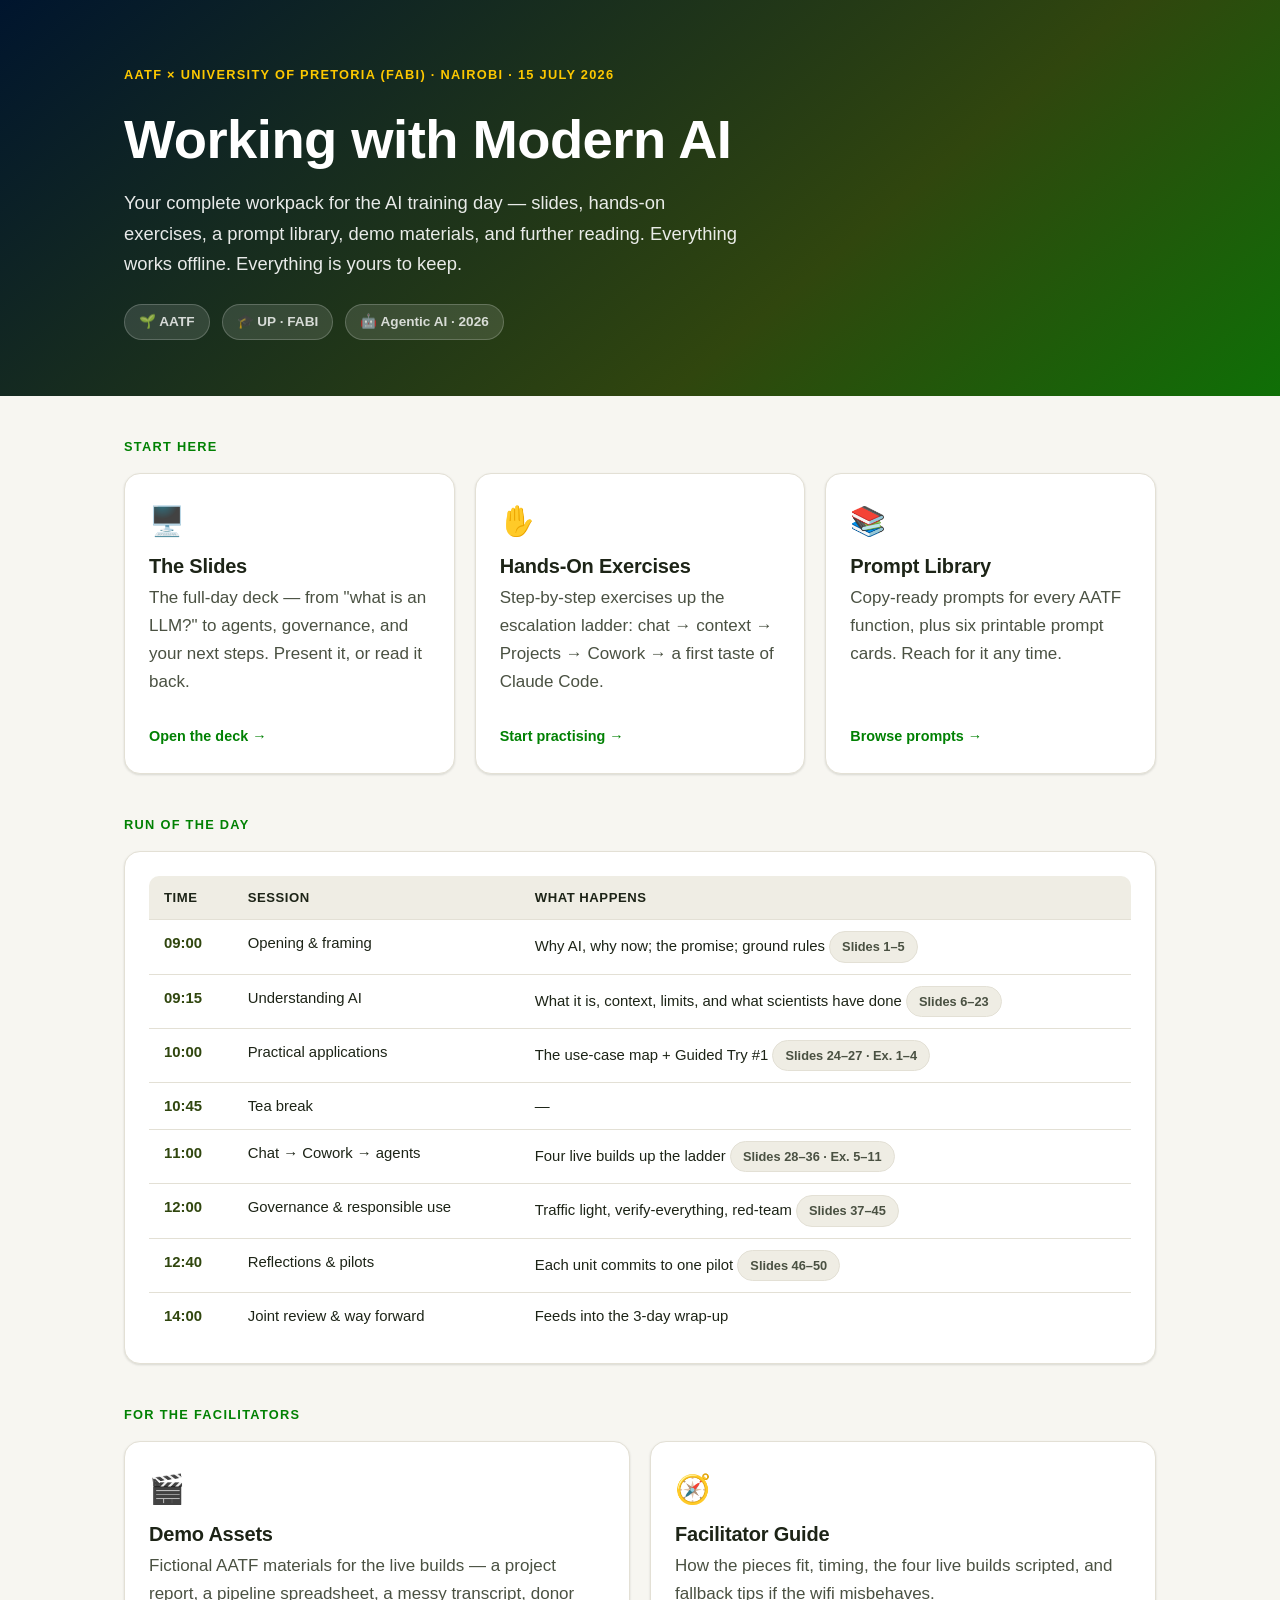
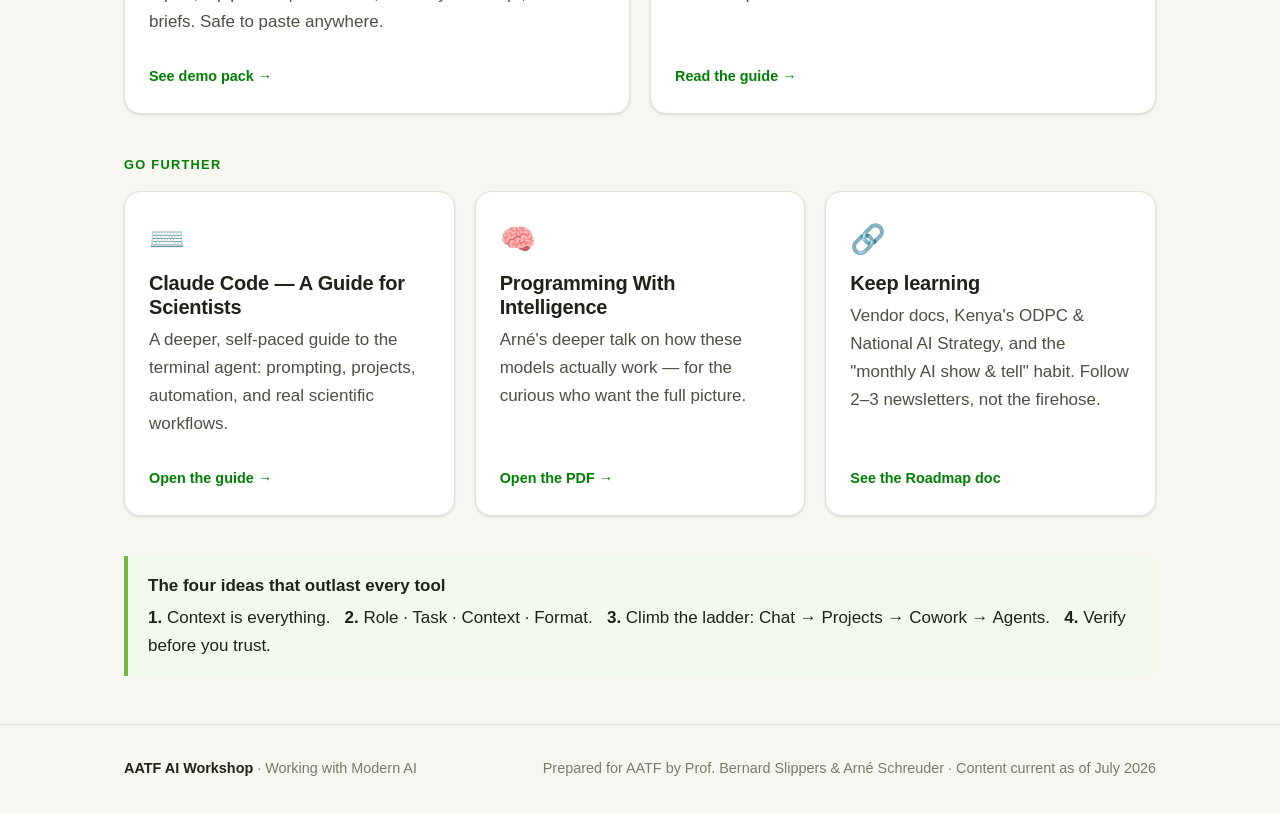
==== index.html @ 6eb25624 "Add AATF × FABI 'Working with Modern AI' workshop workpack Full-day AI training workpack for AATF (N" ====
<!DOCTYPE html>
<html lang="en">
<head>
<meta charset="utf-8">
<meta name="viewport" content="width=device-width, initial-scale=1">
<title>AATF AI Workshop — Workpack</title>
<link rel="stylesheet" href="assets/theme.css">
<style>
  .hero { background: linear-gradient(140deg, var(--aatf-navy) 0%, var(--fabi-forest) 65%, var(--fabi-green) 115%); color:#fff; padding: 4rem 0 3.5rem; }
  .hero .container { position: relative; z-index:1; }
  .hero .eyebrow { color: var(--gold-bright); font-weight:800; letter-spacing:.1em; text-transform:uppercase; font-size:.8rem; }
  .hero h1 { color:#fff; font-size: clamp(2.2rem,5vw,3.4rem); margin:.4em 0 .3em; }
  .hero p { color: rgba(255,255,255,.9); font-size:1.15rem; max-width:60ch; }
  .hero-meta { margin-top:1.5rem; display:flex; gap:1.5rem; flex-wrap:wrap; font-size:.95rem; color:rgba(255,255,255,.8); }
  .section-title { font-size:.8rem; font-weight:800; letter-spacing:.1em; text-transform:uppercase; color:var(--brand); margin: 2.5rem 0 1rem; }
  .tile { display:flex; flex-direction:column; height:100%; text-decoration:none; color:inherit; }
  .tile:hover { text-decoration:none; }
  .tile .ic { font-size:1.8rem; margin-bottom:.4rem; }
  .tile h3 { margin:.1rem 0 .4rem; }
  .tile .go { margin-top:auto; color:var(--brand); font-weight:700; font-size:.9rem; padding-top:.8rem; }
  .runsheet td:first-child { white-space:nowrap; font-variant-numeric:tabular-nums; font-weight:700; color:var(--brand-strong); }
  .footer { border-top:1px solid var(--border); margin-top:3rem; padding:2rem 0; color:var(--text-mute); font-size:.9rem; }
  .logos { display:flex; gap:.75rem; align-items:center; flex-wrap:wrap; }
  .pill { display:inline-flex; align-items:center; gap:8px; padding:6px 14px; border-radius:999px; background:rgba(255,255,255,.12); border:1px solid rgba(255,255,255,.2); font-size:.85rem; font-weight:600; }
</style>
</head>
<body>

<header class="hero">
  <div class="container">
    <div class="eyebrow">AATF × University of Pretoria (FABI) · Nairobi · 15 July 2026</div>
    <h1>Working with Modern AI</h1>
    <p>Your complete workpack for the AI training day — slides, hands-on exercises, a prompt library, demo materials, and further reading. Everything works offline. Everything is yours to keep.</p>
    <div class="hero-meta">
      <div class="logos">
        <span class="pill">🌱 AATF</span>
        <span class="pill">🎓 UP · FABI</span>
        <span class="pill">🤖 Agentic AI · 2026</span>
      </div>
    </div>
  </div>
</header>

<main class="container">

  <div class="section-title">Start here</div>
  <div class="grid grid-3">
    <a class="card card-hover tile" href="slides/index.html">
      <div class="ic">🖥️</div>
      <h3>The Slides</h3>
      <p class="soft">The full-day deck — from "what is an LLM?" to agents, governance, and your next steps. Present it, or read it back.</p>
      <span class="go">Open the deck →</span>
    </a>
    <a class="card card-hover tile" href="exercises/hands-on-exercises.html">
      <div class="ic">✋</div>
      <h3>Hands-On Exercises</h3>
      <p class="soft">Step-by-step exercises up the escalation ladder: chat → context → Projects → Cowork → a first taste of Claude Code.</p>
      <span class="go">Start practising →</span>
    </a>
    <a class="card card-hover tile" href="exercises/prompt-library.html">
      <div class="ic">📚</div>
      <h3>Prompt Library</h3>
      <p class="soft">Copy-ready prompts for every AATF function, plus six printable prompt cards. Reach for it any time.</p>
      <span class="go">Browse prompts →</span>
    </a>
  </div>

  <div class="section-title">Run of the day</div>
  <div class="card">
    <div class="table-wrap" style="margin:0;border:0">
      <table class="runsheet">
        <thead><tr><th>Time</th><th>Session</th><th>What happens</th></tr></thead>
        <tbody>
          <tr><td>09:00</td><td>Opening &amp; framing</td><td>Why AI, why now; the promise; ground rules <span class="chip chip-plain">Slides 1–5</span></td></tr>
          <tr><td>09:15</td><td>Understanding AI</td><td>What it is, context, limits, and what scientists have done <span class="chip chip-plain">Slides 6–23</span></td></tr>
          <tr><td>10:00</td><td>Practical applications</td><td>The use-case map + Guided Try #1 <span class="chip chip-plain">Slides 24–27 · Ex. 1–4</span></td></tr>
          <tr><td>10:45</td><td>Tea break</td><td>—</td></tr>
          <tr><td>11:00</td><td>Chat → Cowork → agents</td><td>Four live builds up the ladder <span class="chip chip-plain">Slides 28–36 · Ex. 5–11</span></td></tr>
          <tr><td>12:00</td><td>Governance &amp; responsible use</td><td>Traffic light, verify-everything, red-team <span class="chip chip-plain">Slides 37–45</span></td></tr>
          <tr><td>12:40</td><td>Reflections &amp; pilots</td><td>Each unit commits to one pilot <span class="chip chip-plain">Slides 46–50</span></td></tr>
          <tr><td>14:00</td><td>Joint review &amp; way forward</td><td>Feeds into the 3-day wrap-up</td></tr>
        </tbody>
      </table>
    </div>
  </div>

  <div class="section-title">For the facilitators</div>
  <div class="grid grid-2">
    <a class="card card-hover tile" href="demo-assets/README.html">
      <div class="ic">🎬</div>
      <h3>Demo Assets</h3>
      <p class="soft">Fictional AATF materials for the live builds — a project report, a pipeline spreadsheet, a messy transcript, donor briefs. Safe to paste anywhere.</p>
      <span class="go">See demo pack →</span>
    </a>
    <a class="card card-hover tile" href="facilitator-guide.html">
      <div class="ic">🧭</div>
      <h3>Facilitator Guide</h3>
      <p class="soft">How the pieces fit, timing, the four live builds scripted, and fallback tips if the wifi misbehaves.</p>
      <span class="go">Read the guide →</span>
    </a>
  </div>

  <div class="section-title">Go further</div>
  <div class="grid grid-3">
    <a class="card card-hover tile" href="resources/claude-code-guide.html">
      <div class="ic">⌨️</div>
      <h3>Claude Code — A Guide for Scientists</h3>
      <p class="soft">A deeper, self-paced guide to the terminal agent: prompting, projects, automation, and real scientific workflows.</p>
      <span class="go">Open the guide →</span>
    </a>
    <a class="card card-hover tile" href="resources/programming-with-intelligence.pdf">
      <div class="ic">🧠</div>
      <h3>Programming With Intelligence</h3>
      <p class="soft">Arné's deeper talk on how these models actually work — for the curious who want the full picture.</p>
      <span class="go">Open the PDF →</span>
    </a>
    <div class="card tile">
      <div class="ic">🔗</div>
      <h3>Keep learning</h3>
      <p class="soft">Vendor docs, Kenya's ODPC &amp; National AI Strategy, and the "monthly AI show &amp; tell" habit. Follow 2–3 newsletters, not the firehose.</p>
      <span class="go muted">See the Roadmap doc</span>
    </div>
  </div>

  <div class="callout callout-tip" style="margin-top:2.5rem">
    <div class="callout-title">The four ideas that outlast every tool</div>
    <p><strong>1.</strong> Context is everything. &nbsp; <strong>2.</strong> Role · Task · Context · Format. &nbsp; <strong>3.</strong> Climb the ladder: Chat → Projects → Cowork → Agents. &nbsp; <strong>4.</strong> Verify before you trust.</p>
  </div>

</main>

<footer class="footer">
  <div class="container">
    <div class="logos" style="justify-content:space-between">
      <span><strong>AATF AI Workshop</strong> · Working with Modern AI</span>
      <span>Prepared for AATF by Prof. Bernard Slippers &amp; Arné Schreuder · Content current as of July 2026</span>
    </div>
  </div>
</footer>

</body>
</html>
---- assets/theme.css ----
/* ============================================================================
   AATF × FABI (University of Pretoria) — AI Workshop Design System
   Self-contained, offline-first (no CDN, system font stack), theme-aware.
   Palette: FABI green (primary) + AATF harvest gold (accent).
   Author: prepared for the AATF AI Workshop, Nairobi, 15 July 2026.
   ============================================================================ */

/* ---- Design tokens --------------------------------------------------------*/
:root {
  /* Brand — greens (FABI / AATF) */
  --fabi-green:      #018103;  /* FABI primary */
  --fabi-forest:     #30460e;  /* FABI dark forest */
  --fabi-deep:       #106d07;
  --aatf-green:      #507536;  /* AATF leaf */
  --aatf-leaf:       #76b743;  /* AATF bright leaf */
  --aatf-navy:       #00152e;

  /* Brand — accents */
  --gold:            #ac832d;  /* AATF harvest gold */
  --gold-bright:     #fdc800;
  --up-blue:         #0c6fb8;  /* UP — used sparingly */
  --up-red:          #d71c33;  /* UP — used very sparingly (warnings) */

  /* Semantic — light theme */
  --brand:           var(--fabi-green);
  --brand-strong:    var(--fabi-forest);
  --accent:          var(--gold);

  --bg:              #f7f6f1;  /* warm paper */
  --bg-elev:         #ffffff;
  --bg-sunk:         #efede4;
  --surface:         #ffffff;
  --border:          #e3e0d5;
  --border-strong:   #cfccbe;

  --text:            #1d2417;  /* near-black green-tinted */
  --text-soft:       #4a5142;
  --text-mute:       #767c6c;
  --text-invert:     #ffffff;

  --code-bg:         #1a2313;
  --code-text:       #e8ecdf;
  --code-accent:     #a7d98a;

  /* Traffic-light (governance) */
  --tl-green:        #2f9e44;
  --tl-amber:        #e8a11c;
  --tl-red:          #d93a3a;

  /* Typography */
  --font-sans: "Inter", -apple-system, BlinkMacSystemFont, "Segoe UI", Roboto, Helvetica, Arial, sans-serif;
  --font-mono: "SF Mono", "JetBrains Mono", "Cascadia Code", "Fira Code", ui-monospace, Menlo, Consolas, monospace;

  /* Radii, shadow, spacing rhythm */
  --r-sm: 6px; --r-md: 10px; --r-lg: 16px; --r-xl: 24px;
  --sh-1: 0 1px 2px rgba(20,30,10,.06), 0 1px 3px rgba(20,30,10,.08);
  --sh-2: 0 4px 12px rgba(20,30,10,.08), 0 2px 4px rgba(20,30,10,.06);
  --sh-3: 0 12px 32px rgba(20,30,10,.12), 0 4px 8px rgba(20,30,10,.06);
  --maxw: 1080px;
}

:root[data-theme="dark"], .theme-dark {
  --brand:         #3fae4a;
  --brand-strong:  #63c56e;
  --accent:        #d9ad4e;

  --bg:            #10140d;
  --bg-elev:       #171d12;
  --bg-sunk:       #0b0e08;
  --surface:       #1a2114;
  --border:        #2a3320;
  --border-strong: #3b4730;

  --text:          #eaeee1;
  --text-soft:     #c2c9b4;
  --text-mute:     #8d9580;
  --text-invert:   #10140d;

  --code-bg:       #0c1207;
  --code-text:     #e8ecdf;
  --code-accent:   #a7d98a;

  --sh-1: 0 1px 2px rgba(0,0,0,.4);
  --sh-2: 0 4px 12px rgba(0,0,0,.45);
  --sh-3: 0 12px 32px rgba(0,0,0,.55);
}

@media (prefers-color-scheme: dark) {
  :root:not([data-theme="light"]) {
    --brand:#3fae4a; --brand-strong:#63c56e; --accent:#d9ad4e;
    --bg:#10140d; --bg-elev:#171d12; --bg-sunk:#0b0e08; --surface:#1a2114;
    --border:#2a3320; --border-strong:#3b4730;
    --text:#eaeee1; --text-soft:#c2c9b4; --text-mute:#8d9580; --text-invert:#10140d;
    --code-bg:#0c1207;
    --sh-1:0 1px 2px rgba(0,0,0,.4); --sh-2:0 4px 12px rgba(0,0,0,.45); --sh-3:0 12px 32px rgba(0,0,0,.55);
  }
}

/* ---- Reset & base ---------------------------------------------------------*/
*, *::before, *::after { box-sizing: border-box; }
html { -webkit-text-size-adjust: 100%; scroll-behavior: smooth; }
body {
  margin: 0;
  font-family: var(--font-sans);
  font-size: 17px;
  line-height: 1.65;
  color: var(--text);
  background: var(--bg);
  -webkit-font-smoothing: antialiased;
  text-rendering: optimizeLegibility;
}
img { max-width: 100%; height: auto; }
a { color: var(--brand); text-decoration: none; }
a:hover { text-decoration: underline; }

h1,h2,h3,h4 { line-height: 1.2; font-weight: 700; color: var(--text); margin: 0 0 .5em; letter-spacing: -.01em; }
h1 { font-size: clamp(1.9rem, 4vw, 2.8rem); }
h2 { font-size: clamp(1.5rem, 3vw, 2.1rem); }
h3 { font-size: 1.25rem; }
p { margin: 0 0 1rem; }
strong { font-weight: 700; color: var(--text); }
hr { border: 0; border-top: 1px solid var(--border); margin: 2.5rem 0; }

/* ---- Layout helpers -------------------------------------------------------*/
.container { max-width: var(--maxw); margin: 0 auto; padding: 0 24px; }
.narrow { max-width: 780px; }
.grid { display: grid; gap: 20px; }
.grid-2 { grid-template-columns: repeat(2, 1fr); }
.grid-3 { grid-template-columns: repeat(3, 1fr); }
.grid-4 { grid-template-columns: repeat(4, 1fr); }
@media (max-width: 820px) { .grid-2,.grid-3,.grid-4 { grid-template-columns: 1fr; } }
.stack > * + * { margin-top: 1rem; }
.center { text-align: center; }
.muted { color: var(--text-mute); }
.soft { color: var(--text-soft); }

/* ---- Brand bar / masthead -------------------------------------------------*/
.masthead {
  background: linear-gradient(120deg, var(--fabi-forest) 0%, var(--fabi-green) 55%, var(--aatf-green) 100%);
  color: #fff;
}
.masthead a { color: #fff; }
.brandmark { display: flex; align-items: center; gap: 14px; font-weight: 700; }
.brandmark .logo {
  width: 40px; height: 40px; border-radius: 9px; flex: none;
  background: rgba(255,255,255,.14); display: grid; place-items: center;
  font-weight: 800; letter-spacing: -.02em; border: 1px solid rgba(255,255,255,.25);
}

/* ---- Buttons & chips ------------------------------------------------------*/
.btn {
  display: inline-flex; align-items: center; gap: 8px;
  padding: 10px 18px; border-radius: var(--r-md); font-weight: 600; font-size: .95rem;
  background: var(--brand); color: #fff; border: 1px solid transparent; cursor: pointer;
  transition: transform .08s ease, box-shadow .15s ease, background .15s ease; text-decoration: none;
}
.btn:hover { text-decoration: none; box-shadow: var(--sh-2); transform: translateY(-1px); }
.btn-ghost { background: transparent; color: var(--brand); border-color: var(--border-strong); }
.btn-gold  { background: var(--gold); }

.chip {
  display: inline-flex; align-items: center; gap: 6px;
  padding: 4px 12px; border-radius: 999px; font-size: .8rem; font-weight: 600;
  background: color-mix(in srgb, var(--brand) 12%, transparent);
  color: var(--brand-strong); border: 1px solid color-mix(in srgb, var(--brand) 28%, transparent);
}
.chip-gold { background: color-mix(in srgb, var(--gold) 16%, transparent); color: var(--gold); border-color: color-mix(in srgb, var(--gold) 34%, transparent); }
.chip-plain { background: var(--bg-sunk); color: var(--text-soft); border-color: var(--border); }

/* ---- Cards ----------------------------------------------------------------*/
.card {
  background: var(--surface); border: 1px solid var(--border); border-radius: var(--r-lg);
  padding: 24px; box-shadow: var(--sh-1); transition: box-shadow .18s ease, transform .18s ease, border-color .18s ease;
}
.card-hover:hover { box-shadow: var(--sh-3); transform: translateY(-3px); border-color: color-mix(in srgb, var(--brand) 40%, var(--border)); }
.card h3 { margin-top: 0; }
.card .kicker { font-size: .78rem; font-weight: 700; letter-spacing: .06em; text-transform: uppercase; color: var(--brand); margin-bottom: 6px; }
.card .num { font-size: 2rem; font-weight: 800; color: var(--brand); line-height: 1; }

/* ---- Callouts -------------------------------------------------------------*/
.callout {
  border-left: 4px solid var(--brand); background: color-mix(in srgb, var(--brand) 7%, var(--surface));
  border-radius: 0 var(--r-md) var(--r-md) 0; padding: 16px 20px; margin: 1.25rem 0;
}
.callout .callout-title { font-weight: 700; display: flex; align-items: center; gap: 8px; margin-bottom: 4px; }
.callout p:last-child { margin-bottom: 0; }
.callout-tip   { border-color: var(--aatf-leaf);  background: color-mix(in srgb, var(--aatf-leaf) 10%, var(--surface)); }
.callout-warn  { border-color: var(--gold);       background: color-mix(in srgb, var(--gold) 10%, var(--surface)); }
.callout-danger{ border-color: var(--up-red);     background: color-mix(in srgb, var(--up-red) 8%, var(--surface)); }
.callout-info  { border-color: var(--up-blue);    background: color-mix(in srgb, var(--up-blue) 8%, var(--surface)); }

/* ---- Code blocks & prompt boxes ------------------------------------------*/
code { font-family: var(--font-mono); font-size: .88em; background: var(--bg-sunk); padding: .12em .4em; border-radius: 5px; color: var(--brand-strong); }
pre { margin: 1rem 0; border-radius: var(--r-md); overflow-x: auto; background: var(--code-bg); box-shadow: var(--sh-1); }
pre code { display: block; padding: 18px 20px; background: none; color: var(--code-text); font-size: .84rem; line-height: 1.6; }

.prompt {
  position: relative; font-family: var(--font-mono); font-size: .9rem; line-height: 1.6;
  background: var(--bg-elev); border: 1px solid var(--border-strong); border-left: 4px solid var(--gold);
  border-radius: var(--r-md); padding: 18px 20px; margin: 1rem 0; white-space: pre-wrap; color: var(--text);
}
.prompt::before {
  content: "PROMPT"; position: absolute; top: -10px; left: 14px; font-family: var(--font-sans);
  font-size: .66rem; font-weight: 800; letter-spacing: .08em; color: #fff; background: var(--gold);
  padding: 2px 8px; border-radius: 5px;
}
.prompt .ph { color: var(--up-blue); font-weight: 700; } /* [PLACEHOLDERS] */

/* ---- Tables ---------------------------------------------------------------*/
.table-wrap { overflow-x: auto; margin: 1.25rem 0; border: 1px solid var(--border); border-radius: var(--r-md); }
table { width: 100%; border-collapse: collapse; font-size: .93rem; }
th, td { text-align: left; padding: 11px 15px; border-bottom: 1px solid var(--border); vertical-align: top; }
thead th { background: var(--bg-sunk); font-weight: 700; color: var(--text); font-size: .82rem; text-transform: uppercase; letter-spacing: .04em; }
tbody tr:last-child td { border-bottom: 0; }
tbody tr:hover { background: color-mix(in srgb, var(--brand) 4%, transparent); }

/* ---- Traffic light --------------------------------------------------------*/
.tl { display: inline-flex; align-items: center; gap: 8px; font-weight: 700; }
.tl .dot { width: 14px; height: 14px; border-radius: 50%; flex: none; }
.tl-green .dot { background: var(--tl-green); } .tl-green { color: var(--tl-green); }
.tl-amber .dot { background: var(--tl-amber); } .tl-amber { color: var(--tl-amber); }
.tl-red   .dot { background: var(--tl-red);   } .tl-red   { color: var(--tl-red); }

/* ---- Steps / numbered flow ------------------------------------------------*/
.steps { counter-reset: step; list-style: none; padding: 0; margin: 1.5rem 0; }
.steps > li { position: relative; padding: 0 0 1.25rem 52px; }
.steps > li::before {
  counter-increment: step; content: counter(step);
  position: absolute; left: 0; top: -2px; width: 34px; height: 34px; border-radius: 50%;
  background: var(--brand); color: #fff; font-weight: 800; display: grid; place-items: center; font-size: .95rem;
}
.steps > li:not(:last-child)::after {
  content: ""; position: absolute; left: 16px; top: 34px; bottom: -2px; width: 2px; background: var(--border-strong);
}

/* ---- Utilities ------------------------------------------------------------*/
.badge { display: inline-block; padding: 2px 9px; border-radius: 6px; font-size: .72rem; font-weight: 800; letter-spacing: .04em; text-transform: uppercase; }
.badge-fdn  { background: color-mix(in srgb, var(--aatf-leaf) 20%, transparent); color: var(--fabi-deep); }
.badge-int  { background: color-mix(in srgb, var(--gold) 22%, transparent); color: var(--gold); }
.badge-adv  { background: color-mix(in srgb, var(--up-blue) 18%, transparent); color: var(--up-blue); }
.kbd { font-family: var(--font-mono); font-size: .8rem; padding: 2px 8px; border-radius: 6px; background: var(--bg-sunk); border: 1px solid var(--border-strong); border-bottom-width: 2px; }

@media print {
  body { background: #fff; font-size: 11pt; }
  .no-print { display: none !important; }
  .card, .prompt, pre { box-shadow: none; break-inside: avoid; }
  a { color: var(--text); }
}
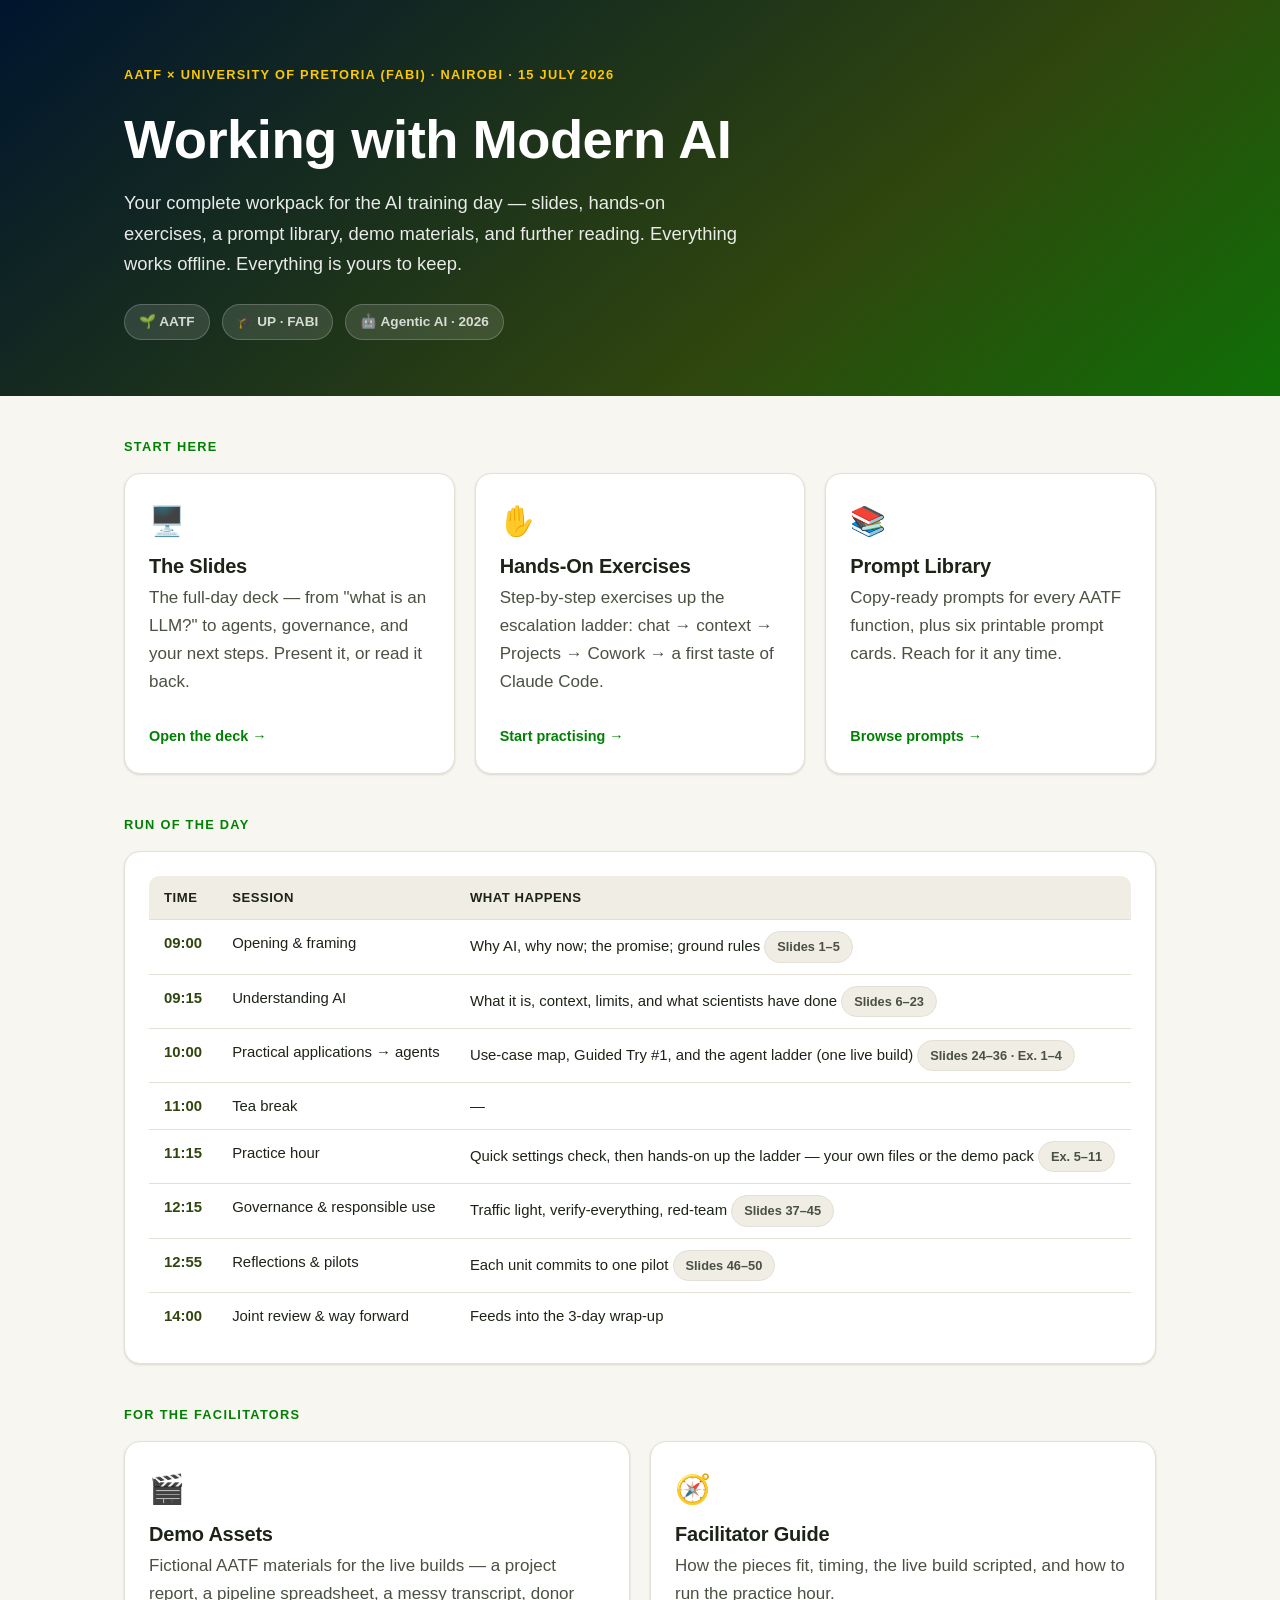
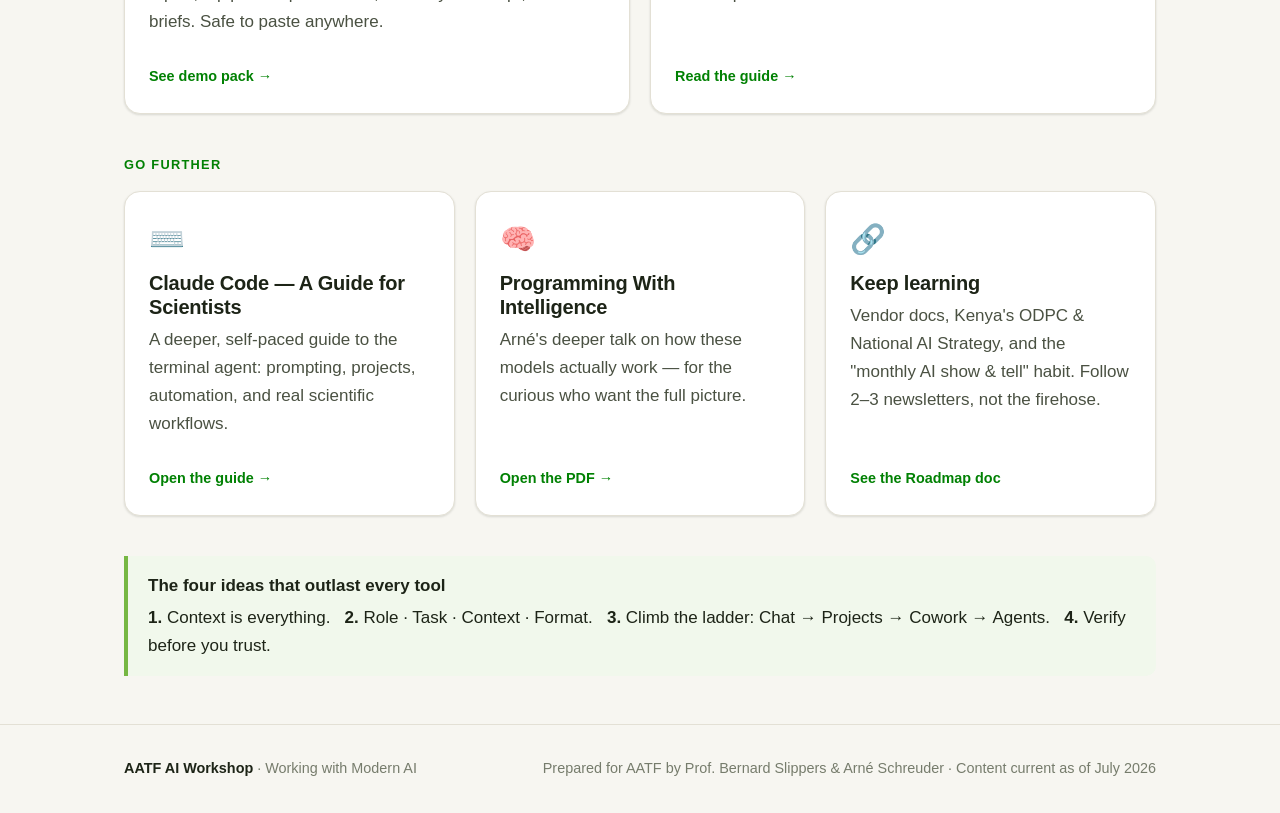
==== commit 0d93fee0: "Restructure 11:00 session into a real-files practice hour; standardize verification as a skill - Mer" ====
--- a/index.html
+++ b/index.html
@@ -73,11 +73,11 @@
         <tbody>
           <tr><td>09:00</td><td>Opening &amp; framing</td><td>Why AI, why now; the promise; ground rules <span class="chip chip-plain">Slides 1–5</span></td></tr>
           <tr><td>09:15</td><td>Understanding AI</td><td>What it is, context, limits, and what scientists have done <span class="chip chip-plain">Slides 6–23</span></td></tr>
-          <tr><td>10:00</td><td>Practical applications</td><td>The use-case map + Guided Try #1 <span class="chip chip-plain">Slides 24–27 · Ex. 1–4</span></td></tr>
-          <tr><td>10:45</td><td>Tea break</td><td>—</td></tr>
-          <tr><td>11:00</td><td>Chat → Cowork → agents</td><td>Four live builds up the ladder <span class="chip chip-plain">Slides 28–36 · Ex. 5–11</span></td></tr>
-          <tr><td>12:00</td><td>Governance &amp; responsible use</td><td>Traffic light, verify-everything, red-team <span class="chip chip-plain">Slides 37–45</span></td></tr>
-          <tr><td>12:40</td><td>Reflections &amp; pilots</td><td>Each unit commits to one pilot <span class="chip chip-plain">Slides 46–50</span></td></tr>
+          <tr><td>10:00</td><td>Practical applications → agents</td><td>Use-case map, Guided Try #1, and the agent ladder (one live build) <span class="chip chip-plain">Slides 24–36 · Ex. 1–4</span></td></tr>
+          <tr><td>11:00</td><td>Tea break</td><td>—</td></tr>
+          <tr><td>11:15</td><td>Practice hour</td><td>Quick settings check, then hands-on up the ladder — your own files or the demo pack <span class="chip chip-plain">Ex. 5–11</span></td></tr>
+          <tr><td>12:15</td><td>Governance &amp; responsible use</td><td>Traffic light, verify-everything, red-team <span class="chip chip-plain">Slides 37–45</span></td></tr>
+          <tr><td>12:55</td><td>Reflections &amp; pilots</td><td>Each unit commits to one pilot <span class="chip chip-plain">Slides 46–50</span></td></tr>
           <tr><td>14:00</td><td>Joint review &amp; way forward</td><td>Feeds into the 3-day wrap-up</td></tr>
         </tbody>
       </table>
@@ -95,7 +95,7 @@
     <a class="card card-hover tile" href="facilitator-guide.html">
       <div class="ic">🧭</div>
       <h3>Facilitator Guide</h3>
-      <p class="soft">How the pieces fit, timing, the four live builds scripted, and fallback tips if the wifi misbehaves.</p>
+      <p class="soft">How the pieces fit, timing, the live build scripted, and how to run the practice hour.</p>
       <span class="go">Read the guide →</span>
     </a>
   </div>
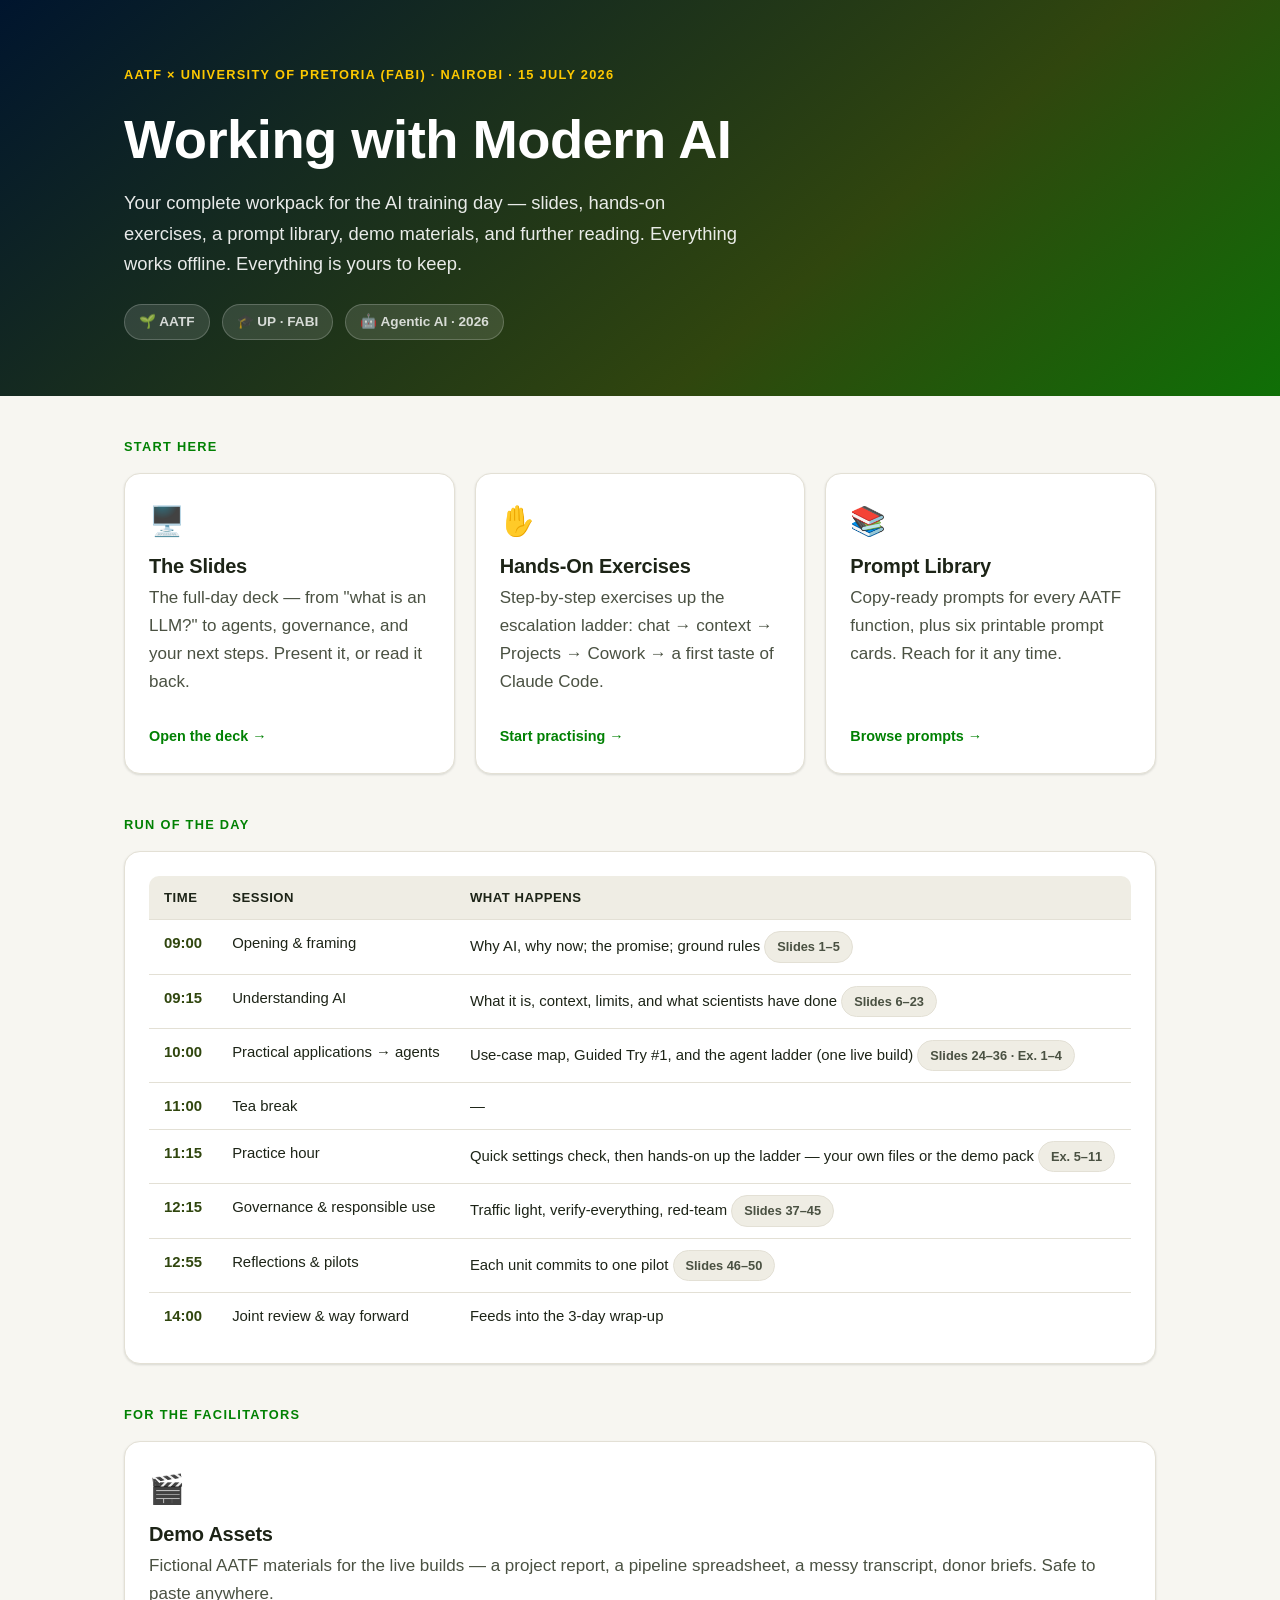
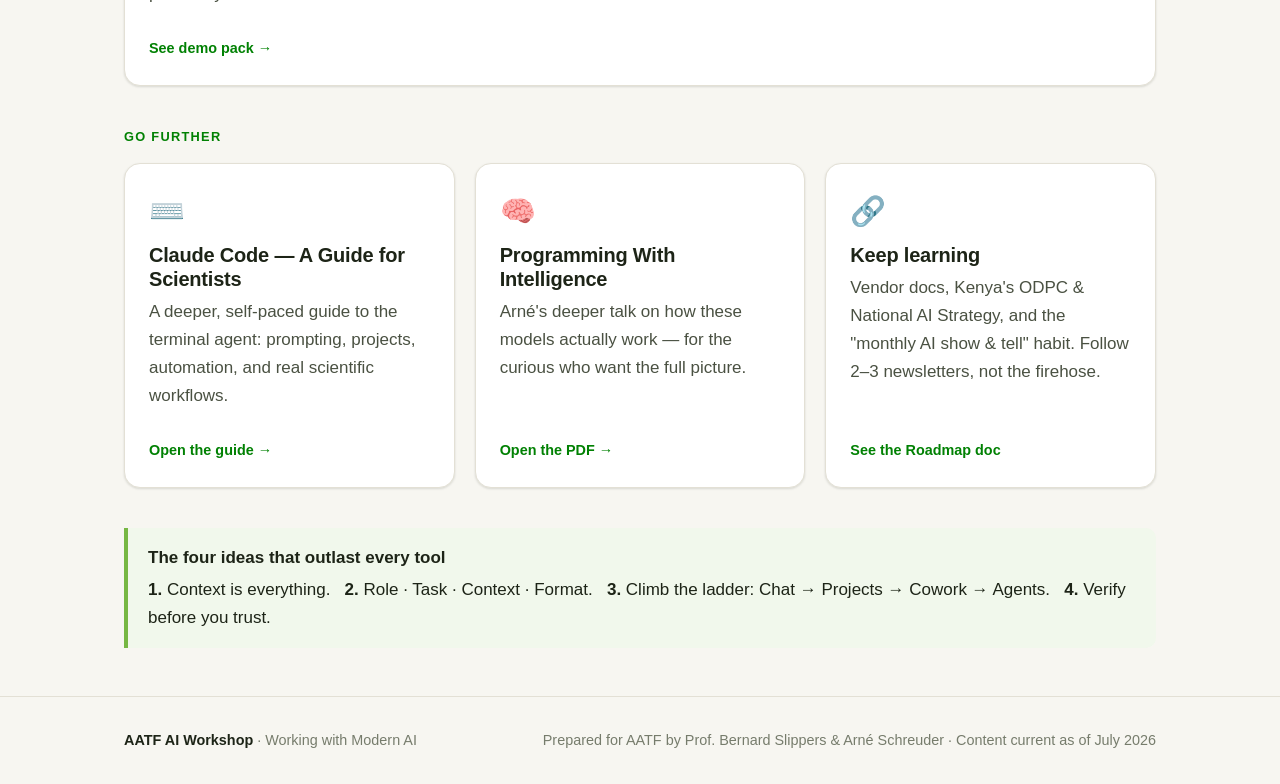
==== commit 774bcba8: "Unlist facilitator guide from public navigation Removes the Facilitator Guide link from the workpack" ====
--- a/index.html
+++ b/index.html
@@ -85,18 +85,12 @@
   </div>
 
   <div class="section-title">For the facilitators</div>
-  <div class="grid grid-2">
+  <div class="grid">
     <a class="card card-hover tile" href="demo-assets/README.html">
       <div class="ic">🎬</div>
       <h3>Demo Assets</h3>
       <p class="soft">Fictional AATF materials for the live builds — a project report, a pipeline spreadsheet, a messy transcript, donor briefs. Safe to paste anywhere.</p>
       <span class="go">See demo pack →</span>
-    </a>
-    <a class="card card-hover tile" href="facilitator-guide.html">
-      <div class="ic">🧭</div>
-      <h3>Facilitator Guide</h3>
-      <p class="soft">How the pieces fit, timing, the live build scripted, and how to run the practice hour.</p>
-      <span class="go">Read the guide →</span>
     </a>
   </div>
 
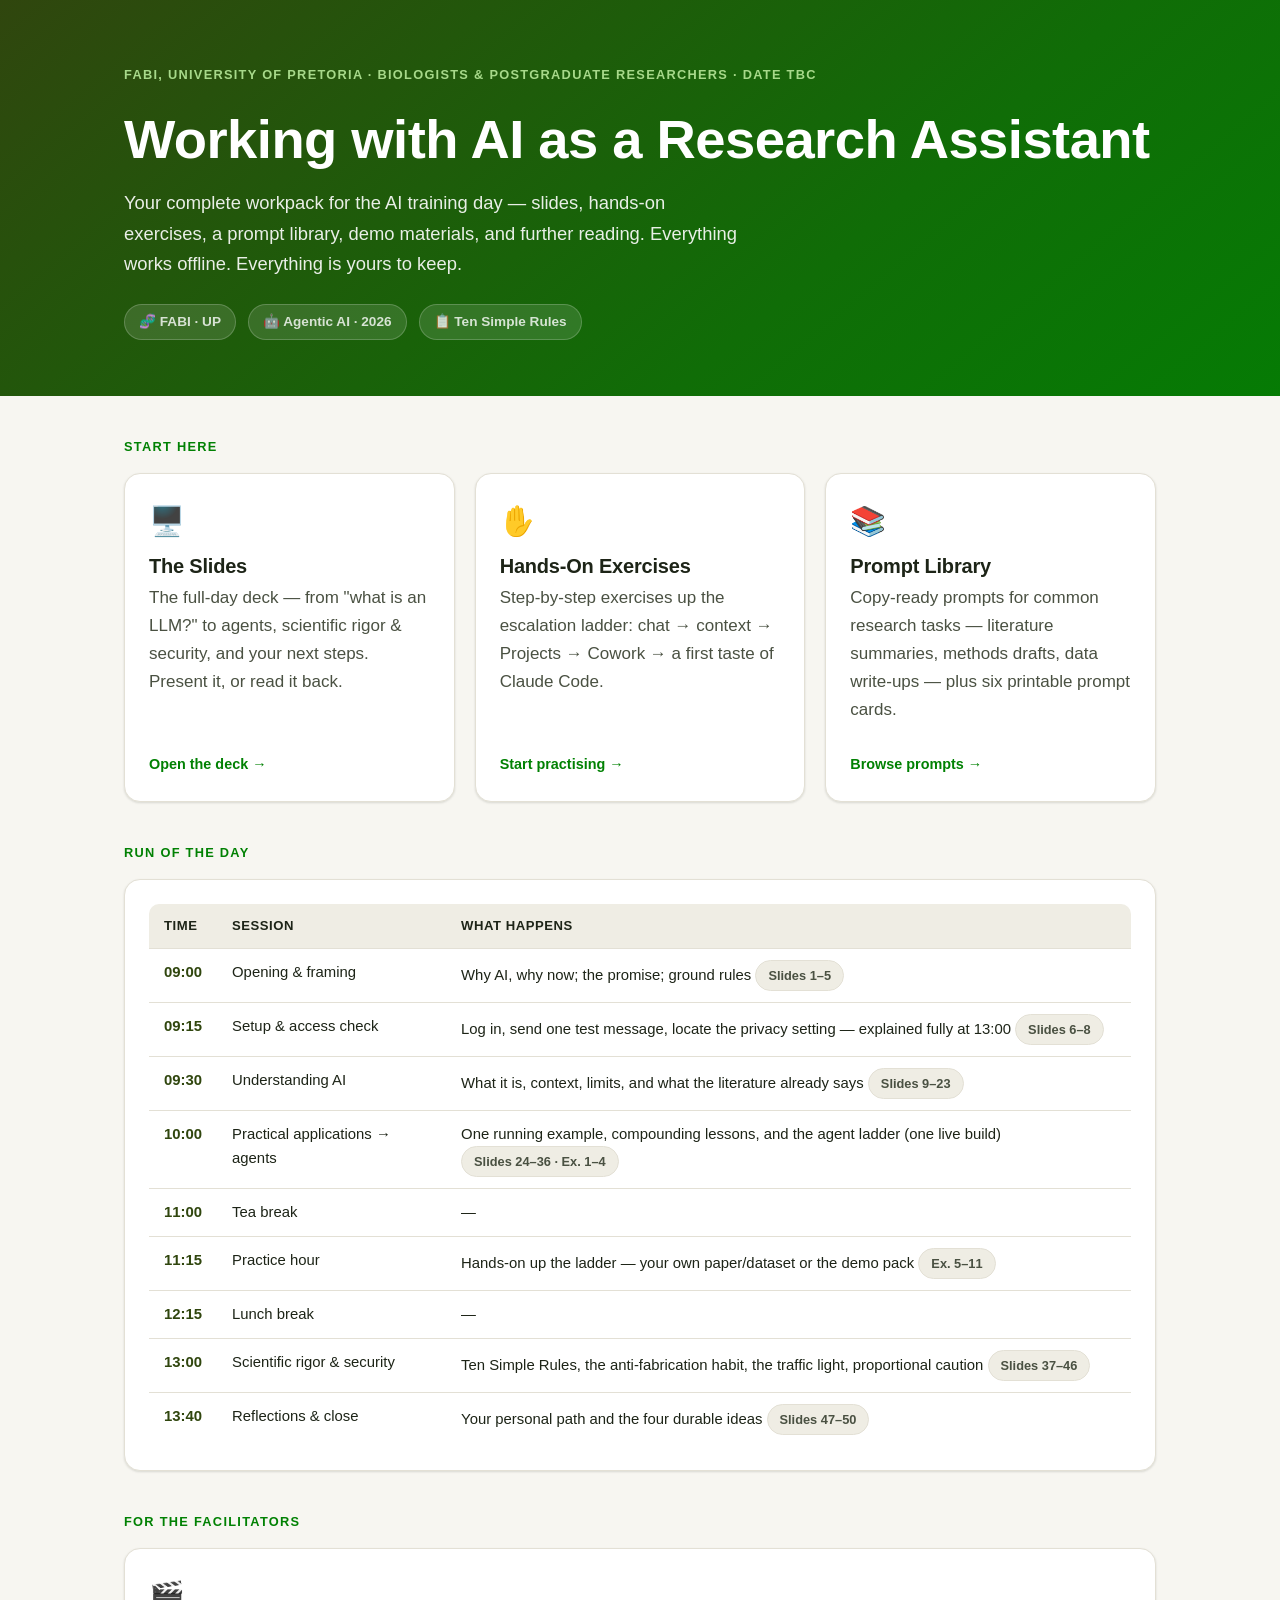
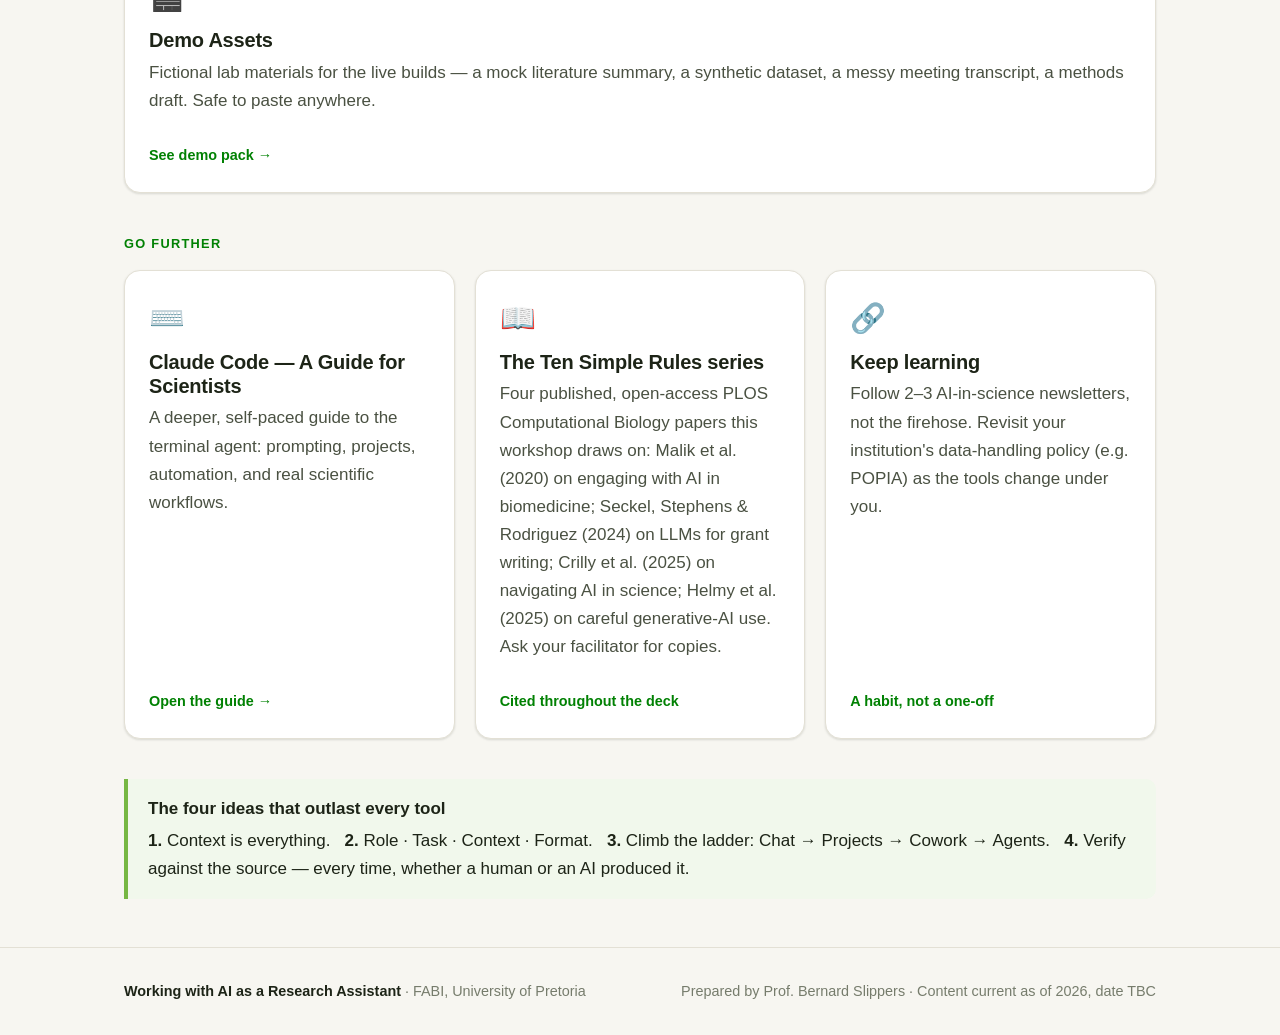
==== commit c2d10311: "Adapt AATF workshop into a biology-audience AI research-assistant workshop - Retime the day: setup/a" ====
--- a/index.html
+++ b/index.html
@@ -3,12 +3,12 @@
 <head>
 <meta charset="utf-8">
 <meta name="viewport" content="width=device-width, initial-scale=1">
-<title>AATF AI Workshop — Workpack</title>
+<title>Working with AI as a Research Assistant — Workpack</title>
 <link rel="stylesheet" href="assets/theme.css">
 <style>
-  .hero { background: linear-gradient(140deg, var(--aatf-navy) 0%, var(--fabi-forest) 65%, var(--fabi-green) 115%); color:#fff; padding: 4rem 0 3.5rem; }
+  .hero { background: linear-gradient(140deg, var(--fabi-forest) 0%, var(--fabi-deep) 65%, var(--fabi-green) 115%); color:#fff; padding: 4rem 0 3.5rem; }
   .hero .container { position: relative; z-index:1; }
-  .hero .eyebrow { color: var(--gold-bright); font-weight:800; letter-spacing:.1em; text-transform:uppercase; font-size:.8rem; }
+  .hero .eyebrow { color: var(--code-accent); font-weight:800; letter-spacing:.1em; text-transform:uppercase; font-size:.8rem; }
   .hero h1 { color:#fff; font-size: clamp(2.2rem,5vw,3.4rem); margin:.4em 0 .3em; }
   .hero p { color: rgba(255,255,255,.9); font-size:1.15rem; max-width:60ch; }
   .hero-meta { margin-top:1.5rem; display:flex; gap:1.5rem; flex-wrap:wrap; font-size:.95rem; color:rgba(255,255,255,.8); }
@@ -28,14 +28,14 @@
 
 <header class="hero">
   <div class="container">
-    <div class="eyebrow">AATF × University of Pretoria (FABI) · Nairobi · 15 July 2026</div>
-    <h1>Working with Modern AI</h1>
+    <div class="eyebrow">FABI, University of Pretoria · Biologists &amp; postgraduate researchers · Date TBC</div>
+    <h1>Working with AI as a Research Assistant</h1>
     <p>Your complete workpack for the AI training day — slides, hands-on exercises, a prompt library, demo materials, and further reading. Everything works offline. Everything is yours to keep.</p>
     <div class="hero-meta">
       <div class="logos">
-        <span class="pill">🌱 AATF</span>
-        <span class="pill">🎓 UP · FABI</span>
+        <span class="pill">🧬 FABI · UP</span>
         <span class="pill">🤖 Agentic AI · 2026</span>
+        <span class="pill">📋 Ten Simple Rules</span>
       </div>
     </div>
   </div>
@@ -48,7 +48,7 @@
     <a class="card card-hover tile" href="slides/index.html">
       <div class="ic">🖥️</div>
       <h3>The Slides</h3>
-      <p class="soft">The full-day deck — from "what is an LLM?" to agents, governance, and your next steps. Present it, or read it back.</p>
+      <p class="soft">The full-day deck — from "what is an LLM?" to agents, scientific rigor &amp; security, and your next steps. Present it, or read it back.</p>
       <span class="go">Open the deck →</span>
     </a>
     <a class="card card-hover tile" href="exercises/hands-on-exercises.html">
@@ -60,7 +60,7 @@
     <a class="card card-hover tile" href="exercises/prompt-library.html">
       <div class="ic">📚</div>
       <h3>Prompt Library</h3>
-      <p class="soft">Copy-ready prompts for every AATF function, plus six printable prompt cards. Reach for it any time.</p>
+      <p class="soft">Copy-ready prompts for common research tasks — literature summaries, methods drafts, data write-ups — plus six printable prompt cards.</p>
       <span class="go">Browse prompts →</span>
     </a>
   </div>
@@ -72,13 +72,14 @@
         <thead><tr><th>Time</th><th>Session</th><th>What happens</th></tr></thead>
         <tbody>
           <tr><td>09:00</td><td>Opening &amp; framing</td><td>Why AI, why now; the promise; ground rules <span class="chip chip-plain">Slides 1–5</span></td></tr>
-          <tr><td>09:15</td><td>Understanding AI</td><td>What it is, context, limits, and what scientists have done <span class="chip chip-plain">Slides 6–23</span></td></tr>
-          <tr><td>10:00</td><td>Practical applications → agents</td><td>Use-case map, Guided Try #1, and the agent ladder (one live build) <span class="chip chip-plain">Slides 24–36 · Ex. 1–4</span></td></tr>
+          <tr><td>09:15</td><td>Setup &amp; access check</td><td>Log in, send one test message, locate the privacy setting — explained fully at 13:00 <span class="chip chip-plain">Slides 6–8</span></td></tr>
+          <tr><td>09:30</td><td>Understanding AI</td><td>What it is, context, limits, and what the literature already says <span class="chip chip-plain">Slides 9–23</span></td></tr>
+          <tr><td>10:00</td><td>Practical applications → agents</td><td>One running example, compounding lessons, and the agent ladder (one live build) <span class="chip chip-plain">Slides 24–36 · Ex. 1–4</span></td></tr>
           <tr><td>11:00</td><td>Tea break</td><td>—</td></tr>
-          <tr><td>11:15</td><td>Practice hour</td><td>Quick settings check, then hands-on up the ladder — your own files or the demo pack <span class="chip chip-plain">Ex. 5–11</span></td></tr>
-          <tr><td>12:15</td><td>Governance &amp; responsible use</td><td>Traffic light, verify-everything, red-team <span class="chip chip-plain">Slides 37–45</span></td></tr>
-          <tr><td>12:55</td><td>Reflections &amp; pilots</td><td>Each unit commits to one pilot <span class="chip chip-plain">Slides 46–50</span></td></tr>
-          <tr><td>14:00</td><td>Joint review &amp; way forward</td><td>Feeds into the 3-day wrap-up</td></tr>
+          <tr><td>11:15</td><td>Practice hour</td><td>Hands-on up the ladder — your own paper/dataset or the demo pack <span class="chip chip-plain">Ex. 5–11</span></td></tr>
+          <tr><td>12:15</td><td>Lunch break</td><td>—</td></tr>
+          <tr><td>13:00</td><td>Scientific rigor &amp; security</td><td>Ten Simple Rules, the anti-fabrication habit, the traffic light, proportional caution <span class="chip chip-plain">Slides 37–46</span></td></tr>
+          <tr><td>13:40</td><td>Reflections &amp; close</td><td>Your personal path and the four durable ideas <span class="chip chip-plain">Slides 47–50</span></td></tr>
         </tbody>
       </table>
     </div>
@@ -89,7 +90,7 @@
     <a class="card card-hover tile" href="demo-assets/README.html">
       <div class="ic">🎬</div>
       <h3>Demo Assets</h3>
-      <p class="soft">Fictional AATF materials for the live builds — a project report, a pipeline spreadsheet, a messy transcript, donor briefs. Safe to paste anywhere.</p>
+      <p class="soft">Fictional lab materials for the live builds — a mock literature summary, a synthetic dataset, a messy meeting transcript, a methods draft. Safe to paste anywhere.</p>
       <span class="go">See demo pack →</span>
     </a>
   </div>
@@ -102,23 +103,23 @@
       <p class="soft">A deeper, self-paced guide to the terminal agent: prompting, projects, automation, and real scientific workflows.</p>
       <span class="go">Open the guide →</span>
     </a>
-    <a class="card card-hover tile" href="resources/programming-with-intelligence.pdf">
-      <div class="ic">🧠</div>
-      <h3>Programming With Intelligence</h3>
-      <p class="soft">Arné's deeper talk on how these models actually work — for the curious who want the full picture.</p>
-      <span class="go">Open the PDF →</span>
-    </a>
+    <div class="card tile">
+      <div class="ic">📖</div>
+      <h3>The Ten Simple Rules series</h3>
+      <p class="soft">Four published, open-access PLOS Computational Biology papers this workshop draws on: Malik et al. (2020) on engaging with AI in biomedicine; Seckel, Stephens &amp; Rodriguez (2024) on LLMs for grant writing; Crilly et al. (2025) on navigating AI in science; Helmy et al. (2025) on careful generative-AI use. Ask your facilitator for copies.</p>
+      <span class="go muted">Cited throughout the deck</span>
+    </div>
     <div class="card tile">
       <div class="ic">🔗</div>
       <h3>Keep learning</h3>
-      <p class="soft">Vendor docs, Kenya's ODPC &amp; National AI Strategy, and the "monthly AI show &amp; tell" habit. Follow 2–3 newsletters, not the firehose.</p>
-      <span class="go muted">See the Roadmap doc</span>
+      <p class="soft">Follow 2–3 AI-in-science newsletters, not the firehose. Revisit your institution's data-handling policy (e.g. POPIA) as the tools change under you.</p>
+      <span class="go muted">A habit, not a one-off</span>
     </div>
   </div>
 
   <div class="callout callout-tip" style="margin-top:2.5rem">
     <div class="callout-title">The four ideas that outlast every tool</div>
-    <p><strong>1.</strong> Context is everything. &nbsp; <strong>2.</strong> Role · Task · Context · Format. &nbsp; <strong>3.</strong> Climb the ladder: Chat → Projects → Cowork → Agents. &nbsp; <strong>4.</strong> Verify before you trust.</p>
+    <p><strong>1.</strong> Context is everything. &nbsp; <strong>2.</strong> Role · Task · Context · Format. &nbsp; <strong>3.</strong> Climb the ladder: Chat → Projects → Cowork → Agents. &nbsp; <strong>4.</strong> Verify against the source — every time, whether a human or an AI produced it.</p>
   </div>
 
 </main>
@@ -126,8 +127,8 @@
 <footer class="footer">
   <div class="container">
     <div class="logos" style="justify-content:space-between">
-      <span><strong>AATF AI Workshop</strong> · Working with Modern AI</span>
-      <span>Prepared for AATF by Prof. Bernard Slippers &amp; Arné Schreuder · Content current as of July 2026</span>
+      <span><strong>Working with AI as a Research Assistant</strong> · FABI, University of Pretoria</span>
+      <span>Prepared by Prof. Bernard Slippers · Content current as of 2026, date TBC</span>
     </div>
   </div>
 </footer>
